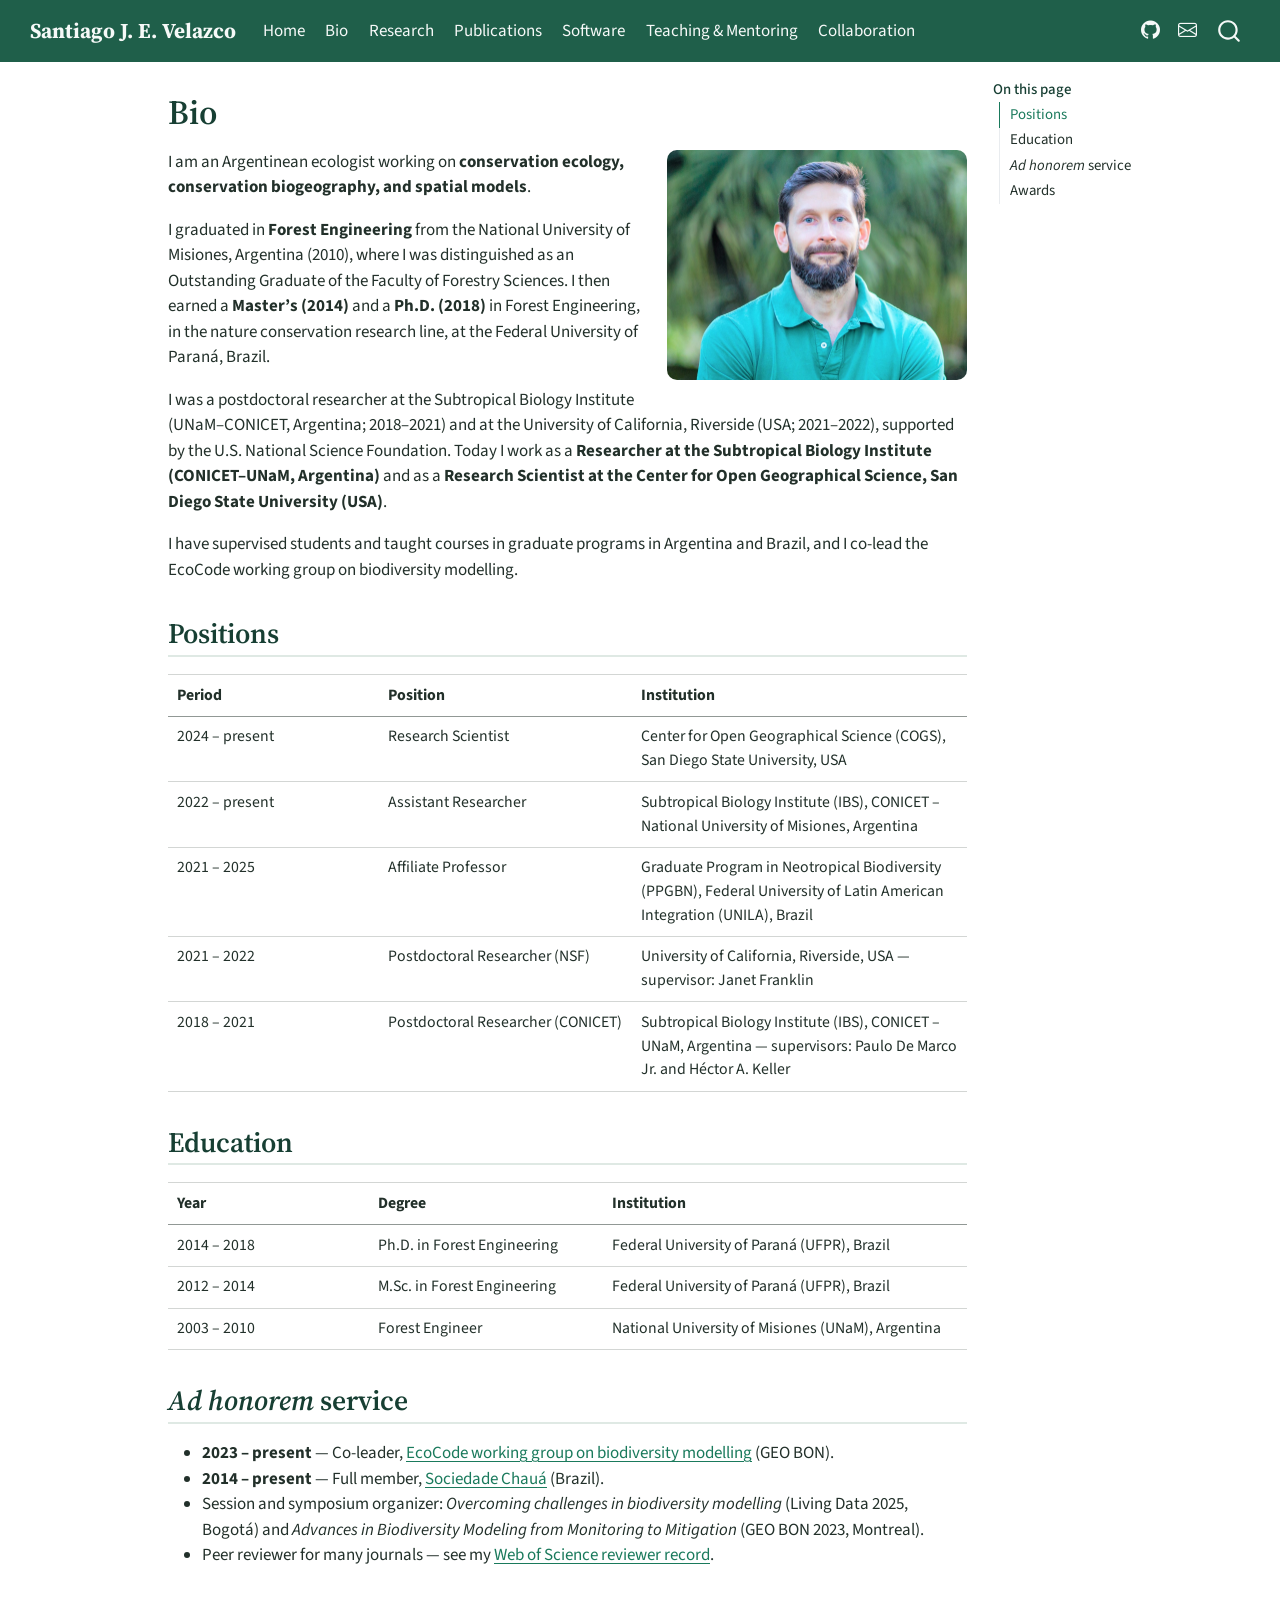
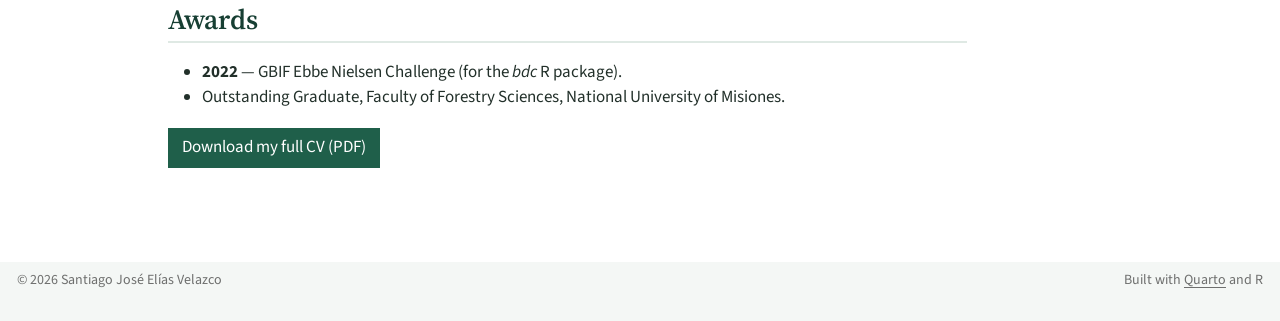
==== docs/bio.html @ a7342684 "My edits to the website" ====
<!DOCTYPE html>
<html xmlns="http://www.w3.org/1999/xhtml" lang="en" xml:lang="en"><head>

<meta charset="utf-8">
<meta name="generator" content="quarto-1.10.18">

<meta name="viewport" content="width=device-width, initial-scale=1.0, user-scalable=yes">


<title>Bio – Santiago J. E. Velazco</title>
<style>
/* Default styles provided by pandoc.
** See https://pandoc.org/MANUAL.html#variables-for-html for config info.
*/
span.smallcaps{font-variant: small-caps;}
div.columns{display: flex; gap: 1.5em;}
div.column{flex: auto;}
@media screen {
div.columns{gap: min(4vw, 1.5em);}
div.column{overflow-x: auto;}
}
div.hanging-indent{margin-left: 1.5em; text-indent: -1.5em;}
ul.task-list{list-style: none;}
ul.task-list li input[type="checkbox"] {
  width: 0.8em;
  margin: 0 0.8em 0.2em -1em; /* quarto-specific, see https://github.com/quarto-dev/quarto-cli/issues/4556 */ 
  vertical-align: middle;
}
</style>


<script src="site_libs/quarto-nav/quarto-nav.js"></script>
<script src="site_libs/quarto-nav/headroom.min.js"></script>
<script src="site_libs/clipboard/clipboard.min.js"></script>
<script src="site_libs/quarto-search/autocomplete.umd.js"></script>
<script src="site_libs/quarto-search/fuse.min.js"></script>
<script src="site_libs/quarto-search/quarto-search.js"></script>
<meta name="quarto:offset" content="./">
<link href="./images/favicon.png" rel="icon" type="image/png">
<script src="site_libs/quarto-html/quarto.js" type="module"></script>
<script src="site_libs/quarto-html/tabsets/tabsets.js" type="module"></script>
<script src="site_libs/quarto-html/popper.min.js"></script>
<script src="site_libs/quarto-html/tippy.umd.min.js"></script>
<script src="site_libs/quarto-html/anchor.min.js"></script>
<link href="site_libs/quarto-html/tippy.css" rel="stylesheet">
<link href="site_libs/quarto-html/quarto-syntax-highlighting-64a204ab8560d761af7679ceaba22944.css" rel="stylesheet" id="quarto-text-highlighting-styles">
<script src="site_libs/bootstrap/bootstrap.min.js"></script>
<link href="site_libs/bootstrap/bootstrap-icons.css" rel="stylesheet">
<link href="site_libs/bootstrap/bootstrap-7066cfd7ebdbfcd3c08b7b94eebfde58.min.css" rel="stylesheet" append-hash="true" id="quarto-bootstrap" data-mode="light">
<script id="quarto-search-options" type="application/json">{
  "location": "navbar",
  "copy-button": false,
  "collapse-after": 3,
  "panel-placement": "end",
  "type": "overlay",
  "limit": 50,
  "keyboard-shortcut": [
    "f",
    "/",
    "s"
  ],
  "show-item-context": false,
  "language": {
    "search-no-results-text": "No results",
    "search-matching-documents-text": "matching documents",
    "search-copy-link-title": "Copy link to search",
    "search-hide-matches-text": "Hide additional matches",
    "search-more-match-text": "more match in this document",
    "search-more-matches-text": "more matches in this document",
    "search-clear-button-title": "Clear",
    "search-text-placeholder": "",
    "search-detached-cancel-button-title": "Cancel",
    "search-submit-button-title": "Submit",
    "search-label": "Search"
  }
}</script>
<style>html{ scroll-behavior: smooth; }</style>


<meta property="og:title" content="Bio – Santiago J. E. Velazco">
<meta property="og:description" content="Conservation biogeography, species distribution modelling and open-source tools for biodiversity science.">
<meta property="og:image" content="https://sjevelazco.github.io/images/profile_full.jpg">
<meta property="og:site_name" content="Santiago J. E. Velazco">
</head>

<body class="nav-fixed quarto-light">

<div id="quarto-search-results"></div>
  <header id="quarto-header" class="headroom fixed-top">
    <nav class="navbar navbar-expand-lg " data-bs-theme="dark">
      <div class="navbar-container container-fluid">
      <div class="navbar-brand-container mx-auto">
    <a class="navbar-brand" href="./index.html">
    <span class="navbar-title">Santiago J. E. Velazco</span>
    </a>
  </div>
            <div id="quarto-search" class="" title="Search"></div>
          <button class="navbar-toggler" type="button" data-bs-toggle="collapse" data-bs-target="#navbarCollapse" aria-controls="navbarCollapse" role="menu" aria-expanded="false" aria-label="Toggle navigation" onclick="if (window.quartoToggleHeadroom) { window.quartoToggleHeadroom(); }">
  <span class="navbar-toggler-icon"></span>
</button>
          <div class="collapse navbar-collapse" id="navbarCollapse">
            <ul class="navbar-nav navbar-nav-scroll me-auto">
  <li class="nav-item">
    <a class="nav-link" href="./index.html"> 
<span class="menu-text">Home</span></a>
  </li>  
  <li class="nav-item">
    <a class="nav-link active" href="./bio.html" aria-current="page"> 
<span class="menu-text">Bio</span></a>
  </li>  
  <li class="nav-item">
    <a class="nav-link" href="./research.html"> 
<span class="menu-text">Research</span></a>
  </li>  
  <li class="nav-item">
    <a class="nav-link" href="./publications.html"> 
<span class="menu-text">Publications</span></a>
  </li>  
  <li class="nav-item">
    <a class="nav-link" href="./software.html"> 
<span class="menu-text">Software</span></a>
  </li>  
  <li class="nav-item">
    <a class="nav-link" href="./teaching.html"> 
<span class="menu-text">Teaching &amp; Mentoring</span></a>
  </li>  
  <li class="nav-item">
    <a class="nav-link" href="./collaboration.html"> 
<span class="menu-text">Collaboration</span></a>
  </li>  
</ul>
            <ul class="navbar-nav navbar-nav-scroll ms-auto">
  <li class="nav-item compact">
    <a class="nav-link" href="https://github.com/sjevelazco"> <i class="bi bi-github" role="img" aria-label="GitHub">
</i> 
<span class="menu-text"></span></a>
  </li>  
  <li class="nav-item compact">
    <a class="nav-link" href="mailto:sjevelazco@gmail.com"> <i class="bi bi-envelope" role="img" aria-label="Email">
</i> 
<span class="menu-text"></span></a>
  </li>  
</ul>
          </div> <!-- /navcollapse -->
            <div class="quarto-navbar-tools">
</div>
      </div> <!-- /container-fluid -->
    </nav>
</header>
<!-- content -->
<div id="quarto-content" class="quarto-container page-columns page-rows-contents page-layout-article page-navbar">
<!-- sidebar -->
<!-- margin-sidebar -->
    <div id="quarto-margin-sidebar" class="sidebar margin-sidebar">
        <nav id="TOC" role="doc-toc" class="toc-active">
    <h2 id="toc-title">On this page</h2>
   
  <ul>
  <li><a href="#positions" id="toc-positions" class="nav-link active" data-scroll-target="#positions">Positions</a></li>
  <li><a href="#education" id="toc-education" class="nav-link" data-scroll-target="#education">Education</a></li>
  <li><a href="#ad-honorem-service" id="toc-ad-honorem-service" class="nav-link" data-scroll-target="#ad-honorem-service"><em>Ad honorem</em> service</a></li>
  <li><a href="#awards" id="toc-awards" class="nav-link" data-scroll-target="#awards">Awards</a></li>
  </ul>
</nav>
    </div>
<!-- main -->
<main class="content" id="quarto-document-content">

<header id="title-block-header" class="quarto-title-block default">
<div class="quarto-title">
<h1 class="title">Bio</h1>
</div>



<div class="quarto-title-meta">

    
  
    
  </div>
  


</header>


<div class="quarto-figure quarto-figure-left">
<figure class="figure">
<p><img src="images/profile_full.jpg" class="img-fluid quarto-figure quarto-figure-left figure-img" style="float:right; margin: 0 0 1rem 1.5rem; border-radius: 10px;" width="300"></p>
</figure>
</div>
<p>I am an Argentinean ecologist working on <strong>conservation ecology, conservation biogeography, and spatial models</strong>.</p>
<p>I graduated in <strong>Forest Engineering</strong> from the National University of Misiones, Argentina (2010), where I was distinguished as an Outstanding Graduate of the Faculty of Forestry Sciences. I then earned a <strong>Master’s (2014)</strong> and a <strong>Ph.D.&nbsp;(2018)</strong> in Forest Engineering, in the nature conservation research line, at the Federal University of Paraná, Brazil.</p>
<p>I was a postdoctoral researcher at the Subtropical Biology Institute (UNaM–CONICET, Argentina; 2018–2021) and at the University of California, Riverside (USA; 2021–2022), supported by the U.S. National Science Foundation. Today I work as a <strong>Researcher at the Subtropical Biology Institute (CONICET–UNaM, Argentina)</strong> and as a <strong>Research Scientist at the Center for Open Geographical Science, San Diego State University (USA)</strong>.</p>
<p>I have supervised students and taught courses in graduate programs in Argentina and Brazil, and I co-lead the EcoCode working group on biodiversity modelling.</p>
<section id="positions" class="level2">
<h2 class="anchored" data-anchor-id="positions">Positions</h2>
<table class="caption-top table">
<colgroup>
<col style="width: 26%">
<col style="width: 31%">
<col style="width: 41%">
</colgroup>
<thead>
<tr class="header">
<th style="text-align: left;">Period</th>
<th style="text-align: left;">Position</th>
<th style="text-align: left;">Institution</th>
</tr>
</thead>
<tbody>
<tr class="odd">
<td style="text-align: left;">2024 – present</td>
<td style="text-align: left;">Research Scientist</td>
<td style="text-align: left;">Center for Open Geographical Science (COGS), San Diego State University, USA</td>
</tr>
<tr class="even">
<td style="text-align: left;">2022 – present</td>
<td style="text-align: left;">Assistant Researcher</td>
<td style="text-align: left;">Subtropical Biology Institute (IBS), CONICET – National University of Misiones, Argentina</td>
</tr>
<tr class="odd">
<td style="text-align: left;">2021 – 2025</td>
<td style="text-align: left;">Affiliate Professor</td>
<td style="text-align: left;">Graduate Program in Neotropical Biodiversity (PPGBN), Federal University of Latin American Integration (UNILA), Brazil</td>
</tr>
<tr class="even">
<td style="text-align: left;">2021 – 2022</td>
<td style="text-align: left;">Postdoctoral Researcher (NSF)</td>
<td style="text-align: left;">University of California, Riverside, USA — supervisor: Janet Franklin</td>
</tr>
<tr class="odd">
<td style="text-align: left;">2018 – 2021</td>
<td style="text-align: left;">Postdoctoral Researcher (CONICET)</td>
<td style="text-align: left;">Subtropical Biology Institute (IBS), CONICET – UNaM, Argentina — supervisors: Paulo De Marco Jr.&nbsp;and Héctor A. Keller</td>
</tr>
</tbody>
</table>
</section>
<section id="education" class="level2">
<h2 class="anchored" data-anchor-id="education">Education</h2>
<table class="caption-top table">
<colgroup>
<col style="width: 25%">
<col style="width: 29%">
<col style="width: 45%">
</colgroup>
<thead>
<tr class="header">
<th style="text-align: left;">Year</th>
<th style="text-align: left;">Degree</th>
<th style="text-align: left;">Institution</th>
</tr>
</thead>
<tbody>
<tr class="odd">
<td style="text-align: left;">2014 – 2018</td>
<td style="text-align: left;">Ph.D.&nbsp;in Forest Engineering</td>
<td style="text-align: left;">Federal University of Paraná (UFPR), Brazil</td>
</tr>
<tr class="even">
<td style="text-align: left;">2012 – 2014</td>
<td style="text-align: left;">M.Sc. in Forest Engineering</td>
<td style="text-align: left;">Federal University of Paraná (UFPR), Brazil</td>
</tr>
<tr class="odd">
<td style="text-align: left;">2003 – 2010</td>
<td style="text-align: left;">Forest Engineer</td>
<td style="text-align: left;">National University of Misiones (UNaM), Argentina</td>
</tr>
</tbody>
</table>
</section>
<section id="ad-honorem-service" class="level2">
<h2 class="anchored" data-anchor-id="ad-honorem-service"><em>Ad honorem</em> service</h2>
<ul>
<li><strong>2023 – present</strong> — Co-leader, <a href="https://geobon.org/ecocode-modelling-life-on-earth/">EcoCode working group on biodiversity modelling</a> (GEO BON).</li>
<li><strong>2014 – present</strong> — Full member, <a href="https://www.sociedadechaua.org/en/quem-somos">Sociedade Chauá</a> (Brazil).</li>
<li>Session and symposium organizer: <em>Overcoming challenges in biodiversity modelling</em> (Living Data 2025, Bogotá) and <em>Advances in Biodiversity Modeling from Monitoring to Mitigation</em> (GEO BON 2023, Montreal).</li>
<li>Peer reviewer for many journals — see my <a href="https://www.webofscience.com/wos/author/record/1938011">Web of Science reviewer record</a>.</li>
</ul>
</section>
<section id="awards" class="level2">
<h2 class="anchored" data-anchor-id="awards">Awards</h2>
<ul>
<li><strong>2022</strong> — GBIF Ebbe Nielsen Challenge (for the <em>bdc</em> R package).</li>
<li>Outstanding Graduate, Faculty of Forestry Sciences, National University of Misiones.</li>
</ul>
<p><a href="files/CV_Velazco_Santiago.pdf" class="btn btn-primary">Download my full CV (PDF)</a></p>


</section>

</main> <!-- /main -->
<script id="quarto-html-after-body" type="application/javascript">
  window.document.addEventListener("DOMContentLoaded", function (event) {
    const icon = "";
    const anchorJS = new window.AnchorJS();
    anchorJS.options = {
      placement: 'right',
      icon: icon
    };
    anchorJS.add('.anchored');
    const isCodeAnnotation = (el) => {
      for (const clz of el.classList) {
        if (clz.startsWith('code-annotation-')) {                     
          return true;
        }
      }
      return false;
    }
    const onCopySuccess = function(e) {
      // button target
      const button = e.trigger;
      // don't keep focus
      button.blur();
      // flash "checked"
      button.classList.add('code-copy-button-checked');
      var currentTitle = button.getAttribute("title");
      button.setAttribute("title", "Copied!");
      let tooltip;
      if (window.bootstrap) {
        button.setAttribute("data-bs-toggle", "tooltip");
        button.setAttribute("data-bs-placement", "left");
        button.setAttribute("data-bs-title", "Copied!");
        tooltip = new bootstrap.Tooltip(button, 
          { trigger: "manual", 
            customClass: "code-copy-button-tooltip",
            offset: [0, -8]});
        tooltip.show();    
      }
      setTimeout(function() {
        if (tooltip) {
          tooltip.hide();
          button.removeAttribute("data-bs-title");
          button.removeAttribute("data-bs-toggle");
          button.removeAttribute("data-bs-placement");
        }
        button.setAttribute("title", currentTitle);
        button.classList.remove('code-copy-button-checked');
      }, 1000);
      // clear code selection
      e.clearSelection();
    }
    const getTextToCopy = function(trigger) {
      const outerScaffold = trigger.parentElement.cloneNode(true);
      const codeEl = outerScaffold.querySelector('code');
      for (const childEl of codeEl.children) {
        if (isCodeAnnotation(childEl)) {
          childEl.remove();
        }
      }
      return codeEl.innerText;
    }
    const clipboard = new window.ClipboardJS('.code-copy-button:not([data-in-quarto-modal])', {
      text: getTextToCopy
    });
    clipboard.on('success', onCopySuccess);
    if (window.document.getElementById('quarto-embedded-source-code-modal')) {
      const clipboardModal = new window.ClipboardJS('.code-copy-button[data-in-quarto-modal]', {
        text: getTextToCopy,
        container: window.document.getElementById('quarto-embedded-source-code-modal')
      });
      clipboardModal.on('success', onCopySuccess);
    }
      var localhostRegex = new RegExp(/^(?:http|https):\/\/localhost\:?[0-9]*\//);
      var mailtoRegex = new RegExp(/^mailto:/);
        var filterRegex = new RegExp("https:\/\/sjevelazco\.github\.io");
      var isInternal = (href) => {
          return filterRegex.test(href) || localhostRegex.test(href) || mailtoRegex.test(href);
      }
      // Inspect non-navigation links and adorn them if external
     var links = window.document.querySelectorAll('a[href]:not(.nav-link):not(.navbar-brand):not(.toc-action):not(.sidebar-link):not(.sidebar-item-toggle):not(.pagination-link):not(.no-external):not([aria-hidden]):not(.dropdown-item):not(.quarto-navigation-tool):not(.about-link)');
      for (var i=0; i<links.length; i++) {
        const link = links[i];
        if (!isInternal(link.href)) {
          // undo the damage that might have been done by quarto-nav.js in the case of
          // links that we want to consider external
          if (link.dataset.originalHref !== undefined) {
            link.href = link.dataset.originalHref;
          }
            // target, if specified
            link.setAttribute("target", "_blank");
            if (link.getAttribute("rel") === null) {
              link.setAttribute("rel", "noopener");
            }
        }
      }
    function tippyHover(el, contentFn, onTriggerFn, onUntriggerFn) {
      const config = {
        allowHTML: true,
        maxWidth: 500,
        delay: 100,
        arrow: false,
        appendTo: function(el) {
            return el.parentElement;
        },
        interactive: true,
        interactiveBorder: 10,
        theme: 'quarto',
        placement: 'bottom-start',
      };
      if (contentFn) {
        config.content = contentFn;
      }
      if (onTriggerFn) {
        config.onTrigger = onTriggerFn;
      }
      if (onUntriggerFn) {
        config.onUntrigger = onUntriggerFn;
      }
      window.tippy(el, config); 
    }
    const noterefs = window.document.querySelectorAll('a[role="doc-noteref"]');
    for (var i=0; i<noterefs.length; i++) {
      const ref = noterefs[i];
      tippyHover(ref, function() {
        // use id or data attribute instead here
        let href = ref.getAttribute('data-footnote-href') || ref.getAttribute('href');
        try { href = new URL(href).hash; } catch {}
        const id = href.replace(/^#\/?/, "");
        const note = window.document.getElementById(id);
        if (note) {
          return note.innerHTML;
        } else {
          return "";
        }
      });
    }
    const xrefs = window.document.querySelectorAll('a.quarto-xref');
    const processXRef = (id, note) => {
      // Strip column container classes
      const stripColumnClz = (el) => {
        el.classList.remove("page-full", "page-columns");
        if (el.children) {
          for (const child of el.children) {
            stripColumnClz(child);
          }
        }
      }
      stripColumnClz(note)
      if (id === null || id.startsWith('sec-')) {
        // Special case sections, only their first couple elements
        const container = document.createElement("div");
        if (note.children && note.children.length > 2) {
          container.appendChild(note.children[0].cloneNode(true));
          for (let i = 1; i < note.children.length; i++) {
            const child = note.children[i];
            if (child.tagName === "P" && child.innerText === "") {
              continue;
            } else {
              container.appendChild(child.cloneNode(true));
              break;
            }
          }
          if (window.Quarto?.typesetMath) {
            window.Quarto.typesetMath(container);
          }
          return container.innerHTML
        } else {
          if (window.Quarto?.typesetMath) {
            window.Quarto.typesetMath(note);
          }
          return note.innerHTML;
        }
      } else {
        // Remove any anchor links if they are present
        const anchorLink = note.querySelector('a.anchorjs-link');
        if (anchorLink) {
          anchorLink.remove();
        }
        if (window.Quarto?.typesetMath) {
          window.Quarto.typesetMath(note);
        }
        if (note.classList.contains("callout")) {
          return note.outerHTML;
        } else {
          return note.innerHTML;
        }
      }
    }
    for (var i=0; i<xrefs.length; i++) {
      const xref = xrefs[i];
      tippyHover(xref, undefined, function(instance) {
        instance.disable();
        let url = xref.getAttribute('href');
        let hash = undefined; 
        if (url.startsWith('#')) {
          hash = url;
        } else {
          try { hash = new URL(url).hash; } catch {}
        }
        if (hash) {
          const id = hash.replace(/^#\/?/, "");
          const note = window.document.getElementById(id);
          if (note !== null) {
            try {
              const html = processXRef(id, note.cloneNode(true));
              instance.setContent(html);
            } finally {
              instance.enable();
              instance.show();
            }
          } else {
            // See if we can fetch this
            fetch(url.split('#')[0])
            .then(res => res.text())
            .then(html => {
              const parser = new DOMParser();
              const htmlDoc = parser.parseFromString(html, "text/html");
              const note = htmlDoc.getElementById(id);
              if (note !== null) {
                const html = processXRef(id, note);
                instance.setContent(html);
              } 
            }).finally(() => {
              instance.enable();
              instance.show();
            });
          }
        } else {
          // See if we can fetch a full url (with no hash to target)
          // This is a special case and we should probably do some content thinning / targeting
          fetch(url)
          .then(res => res.text())
          .then(html => {
            const parser = new DOMParser();
            const htmlDoc = parser.parseFromString(html, "text/html");
            const note = htmlDoc.querySelector('main.content');
            if (note !== null) {
              // This should only happen for chapter cross references
              // (since there is no id in the URL)
              // remove the first header
              if (note.children.length > 0 && note.children[0].tagName === "HEADER") {
                note.children[0].remove();
              }
              const html = processXRef(null, note);
              instance.setContent(html);
            } 
          }).finally(() => {
            instance.enable();
            instance.show();
          });
        }
      }, function(instance) {
      });
    }
        let selectedAnnoteEl;
        const selectorForAnnotation = ( cell, annotation) => {
          let cellAttr = 'data-code-cell="' + cell + '"';
          let lineAttr = 'data-code-annotation="' +  annotation + '"';
          const selector = 'span[' + cellAttr + '][' + lineAttr + ']';
          return selector;
        }
        const selectCodeLines = (annoteEl) => {
          const doc = window.document;
          const targetCell = annoteEl.getAttribute("data-target-cell");
          const targetAnnotation = annoteEl.getAttribute("data-target-annotation");
          const annoteSpan = window.document.querySelector(selectorForAnnotation(targetCell, targetAnnotation));
          const lines = annoteSpan.getAttribute("data-code-lines").split(",");
          const lineIds = lines.map((line) => {
            return targetCell + "-" + line;
          })
          let top = null;
          let height = null;
          let parent = null;
          if (lineIds.length > 0) {
              //compute the position of the single el (top and bottom and make a div)
              const el = window.document.getElementById(lineIds[0]);
              top = el.offsetTop;
              height = el.offsetHeight;
              parent = el.parentElement.parentElement;
            if (lineIds.length > 1) {
              const lastEl = window.document.getElementById(lineIds[lineIds.length - 1]);
              const bottom = lastEl.offsetTop + lastEl.offsetHeight;
              height = bottom - top;
            }
            if (top !== null && height !== null && parent !== null) {
              // cook up a div (if necessary) and position it 
              let div = window.document.getElementById("code-annotation-line-highlight");
              if (div === null) {
                div = window.document.createElement("div");
                div.setAttribute("id", "code-annotation-line-highlight");
                div.style.position = 'absolute';
                parent.appendChild(div);
              }
              div.style.top = top - 2 + "px";
              div.style.height = height + 4 + "px";
              div.style.left = 0;
              let gutterDiv = window.document.getElementById("code-annotation-line-highlight-gutter");
              if (gutterDiv === null) {
                gutterDiv = window.document.createElement("div");
                gutterDiv.setAttribute("id", "code-annotation-line-highlight-gutter");
                gutterDiv.style.position = 'absolute';
                const codeCell = window.document.getElementById(targetCell);
                const gutter = codeCell.querySelector('.code-annotation-gutter');
                gutter.appendChild(gutterDiv);
              }
              gutterDiv.style.top = top - 2 + "px";
              gutterDiv.style.height = height + 4 + "px";
            }
            selectedAnnoteEl = annoteEl;
          }
        };
        const unselectCodeLines = () => {
          const elementsIds = ["code-annotation-line-highlight", "code-annotation-line-highlight-gutter"];
          elementsIds.forEach((elId) => {
            const div = window.document.getElementById(elId);
            if (div) {
              div.remove();
            }
          });
          selectedAnnoteEl = undefined;
        };
          // Handle positioning of the toggle
      window.addEventListener(
        "resize",
        throttle(() => {
          elRect = undefined;
          if (selectedAnnoteEl) {
            selectCodeLines(selectedAnnoteEl);
          }
        }, 10)
      );
      function throttle(fn, ms) {
      let throttle = false;
      let timer;
        return (...args) => {
          if(!throttle) { // first call gets through
              fn.apply(this, args);
              throttle = true;
          } else { // all the others get throttled
              if(timer) clearTimeout(timer); // cancel #2
              timer = setTimeout(() => {
                fn.apply(this, args);
                timer = throttle = false;
              }, ms);
          }
        };
      }
        // Attach click handler to the DT
        const annoteDls = window.document.querySelectorAll('dt[data-target-cell]');
        for (const annoteDlNode of annoteDls) {
          annoteDlNode.addEventListener('click', (event) => {
            const clickedEl = event.target;
            if (clickedEl !== selectedAnnoteEl) {
              unselectCodeLines();
              const activeEl = window.document.querySelector('dt[data-target-cell].code-annotation-active');
              if (activeEl) {
                activeEl.classList.remove('code-annotation-active');
              }
              selectCodeLines(clickedEl);
              clickedEl.classList.add('code-annotation-active');
            } else {
              // Unselect the line
              unselectCodeLines();
              clickedEl.classList.remove('code-annotation-active');
            }
          });
        }
    const findCites = (el) => {
      const parentEl = el.parentElement;
      if (parentEl) {
        const cites = parentEl.dataset.cites;
        if (cites) {
          return {
            el,
            cites: cites.split(' ')
          };
        } else {
          return findCites(el.parentElement)
        }
      } else {
        return undefined;
      }
    };
    var bibliorefs = window.document.querySelectorAll('a[role="doc-biblioref"]');
    for (var i=0; i<bibliorefs.length; i++) {
      const ref = bibliorefs[i];
      const citeInfo = findCites(ref);
      if (citeInfo) {
        tippyHover(citeInfo.el, function() {
          var popup = window.document.createElement('div');
          citeInfo.cites.forEach(function(cite) {
            var citeDiv = window.document.createElement('div');
            citeDiv.classList.add('hanging-indent');
            citeDiv.classList.add('csl-entry');
            var biblioDiv = window.document.getElementById('ref-' + cite);
            if (biblioDiv) {
              citeDiv.innerHTML = biblioDiv.innerHTML;
            }
            popup.appendChild(citeDiv);
          });
          return popup.innerHTML;
        });
      }
    }
  });
  </script>
</div> <!-- /content -->
<footer class="footer">
  <div class="nav-footer">
    <div class="nav-footer-left">
<p>© 2026 Santiago José Elías Velazco</p>
</div>   
    <div class="nav-footer-center">
      &nbsp;
    </div>
    <div class="nav-footer-right">
<p>Built with <a href="https://quarto.org">Quarto</a> and R</p>
</div>
  </div>
</footer>




<script src="site_libs/quarto-html/zenscroll-min.js"></script>
</body></html>
---- docs/site_libs/quarto-html/tippy.css ----
.tippy-box[data-animation=fade][data-state=hidden]{opacity:0}[data-tippy-root]{max-width:calc(100vw - 10px)}.tippy-box{position:relative;background-color:#333;color:#fff;border-radius:4px;font-size:14px;line-height:1.4;white-space:normal;outline:0;transition-property:transform,visibility,opacity}.tippy-box[data-placement^=top]>.tippy-arrow{bottom:0}.tippy-box[data-placement^=top]>.tippy-arrow:before{bottom:-7px;left:0;border-width:8px 8px 0;border-top-color:initial;transform-origin:center top}.tippy-box[data-placement^=bottom]>.tippy-arrow{top:0}.tippy-box[data-placement^=bottom]>.tippy-arrow:before{top:-7px;left:0;border-width:0 8px 8px;border-bottom-color:initial;transform-origin:center bottom}.tippy-box[data-placement^=left]>.tippy-arrow{right:0}.tippy-box[data-placement^=left]>.tippy-arrow:before{border-width:8px 0 8px 8px;border-left-color:initial;right:-7px;transform-origin:center left}.tippy-box[data-placement^=right]>.tippy-arrow{left:0}.tippy-box[data-placement^=right]>.tippy-arrow:before{left:-7px;border-width:8px 8px 8px 0;border-right-color:initial;transform-origin:center right}.tippy-box[data-inertia][data-state=visible]{transition-timing-function:cubic-bezier(.54,1.5,.38,1.11)}.tippy-arrow{width:16px;height:16px;color:#333}.tippy-arrow:before{content:"";position:absolute;border-color:transparent;border-style:solid}.tippy-content{position:relative;padding:5px 9px;z-index:1}
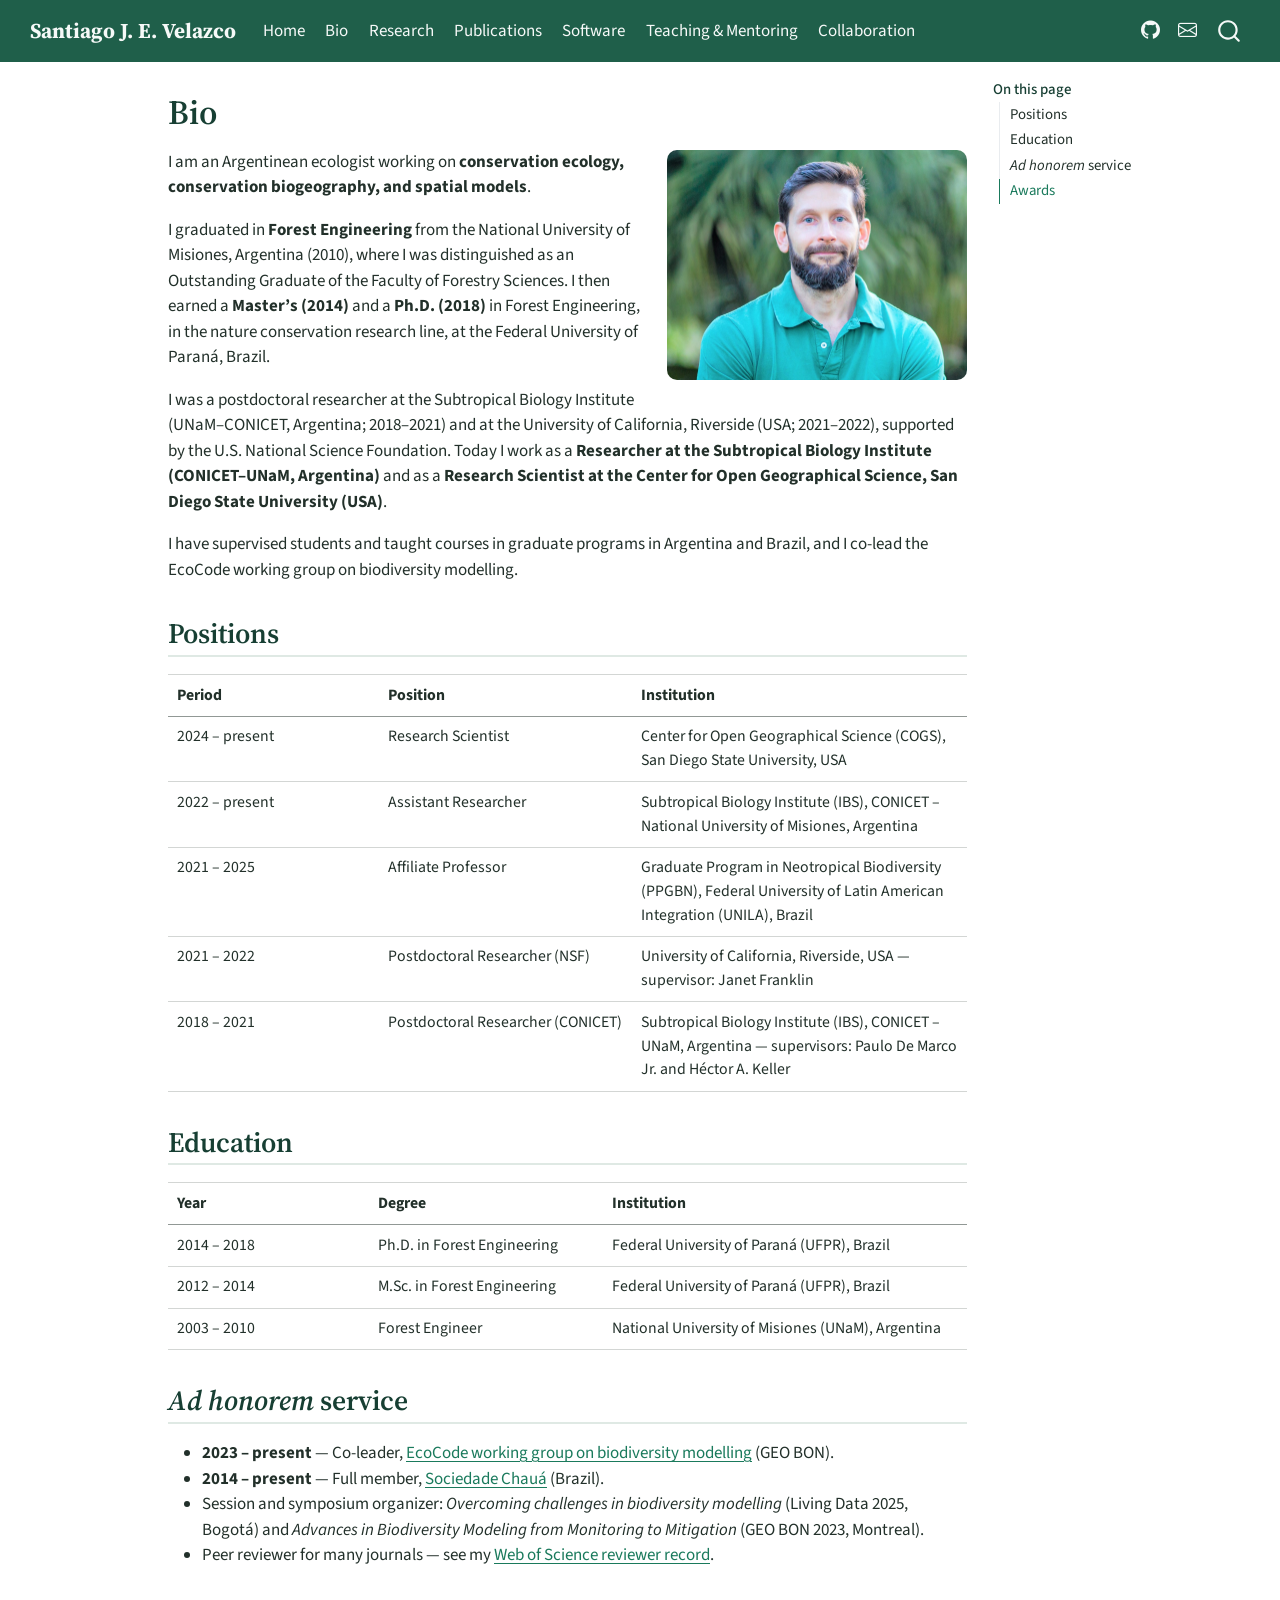
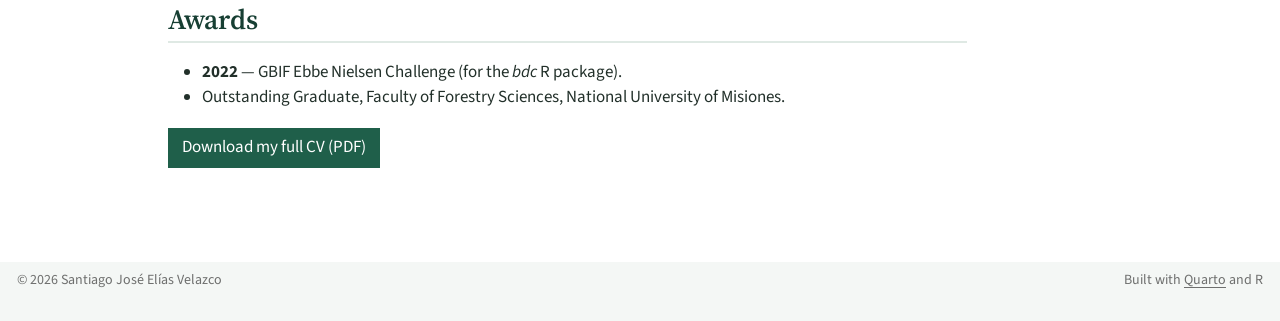
==== commit d9e0a310: "min changes" ====
--- a/docs/bio.html
+++ b/docs/bio.html
@@ -2,7 +2,7 @@
 <html xmlns="http://www.w3.org/1999/xhtml" lang="en" xml:lang="en"><head>
 
 <meta charset="utf-8">
-<meta name="generator" content="quarto-1.10.18">
+<meta name="generator" content="quarto-1.11.9">
 
 <meta name="viewport" content="width=device-width, initial-scale=1.0, user-scalable=yes">
 
@@ -39,14 +39,15 @@
 <link href="./images/favicon.png" rel="icon" type="image/png">
 <script src="site_libs/quarto-html/quarto.js" type="module"></script>
 <script src="site_libs/quarto-html/tabsets/tabsets.js" type="module"></script>
+<script src="site_libs/quarto-html/scrollable-regions/scrollable-regions.js" type="module"></script>
 <script src="site_libs/quarto-html/popper.min.js"></script>
 <script src="site_libs/quarto-html/tippy.umd.min.js"></script>
 <script src="site_libs/quarto-html/anchor.min.js"></script>
 <link href="site_libs/quarto-html/tippy.css" rel="stylesheet">
-<link href="site_libs/quarto-html/quarto-syntax-highlighting-64a204ab8560d761af7679ceaba22944.css" rel="stylesheet" id="quarto-text-highlighting-styles">
+<link href="site_libs/quarto-html/quarto-syntax-highlighting-63b5708e65d6cd79cd7618c58d0c21e7.css" rel="stylesheet" id="quarto-text-highlighting-styles">
 <script src="site_libs/bootstrap/bootstrap.min.js"></script>
 <link href="site_libs/bootstrap/bootstrap-icons.css" rel="stylesheet">
-<link href="site_libs/bootstrap/bootstrap-7066cfd7ebdbfcd3c08b7b94eebfde58.min.css" rel="stylesheet" append-hash="true" id="quarto-bootstrap" data-mode="light">
+<link href="site_libs/bootstrap/bootstrap-2684b23f09337ae67a759116505e3ada.min.css" rel="stylesheet" append-hash="true" id="quarto-bootstrap" data-mode="light">
 <script id="quarto-search-options" type="application/json">{
   "location": "navbar",
   "copy-button": false,
@@ -81,21 +82,22 @@
 <meta property="og:description" content="Conservation biogeography, species distribution modelling and open-source tools for biodiversity science.">
 <meta property="og:image" content="https://sjevelazco.github.io/images/profile_full.jpg">
 <meta property="og:site_name" content="Santiago J. E. Velazco">
+<meta property="og:image:height" content="921">
+<meta property="og:image:width" content="1200">
 </head>
 
-<body class="nav-fixed quarto-light">
+<body class="nav-fixed quarto-light"><a id="quarto-skip-link" class="visually-hidden-focusable" href="#quarto-document-content">Skip to main content</a>
 
 <div id="quarto-search-results"></div>
   <header id="quarto-header" class="headroom fixed-top">
-    <nav class="navbar navbar-expand-lg " data-bs-theme="dark">
+    <nav class="navbar navbar-expand-lg " data-bs-theme="dark" aria-label="Site">
       <div class="navbar-container container-fluid">
       <div class="navbar-brand-container mx-auto">
     <a class="navbar-brand" href="./index.html">
     <span class="navbar-title">Santiago J. E. Velazco</span>
     </a>
   </div>
-            <div id="quarto-search" class="" title="Search"></div>
-          <button class="navbar-toggler" type="button" data-bs-toggle="collapse" data-bs-target="#navbarCollapse" aria-controls="navbarCollapse" role="menu" aria-expanded="false" aria-label="Toggle navigation" onclick="if (window.quartoToggleHeadroom) { window.quartoToggleHeadroom(); }">
+          <button class="navbar-toggler" type="button" data-bs-toggle="collapse" data-bs-target="#navbarCollapse" aria-controls="navbarCollapse" aria-expanded="false" aria-label="Toggle navigation" onclick="if (window.quartoToggleHeadroom) { window.quartoToggleHeadroom(); }">
   <span class="navbar-toggler-icon"></span>
 </button>
           <div class="collapse navbar-collapse" id="navbarCollapse">
@@ -144,6 +146,7 @@
           </div> <!-- /navcollapse -->
             <div class="quarto-navbar-tools">
 </div>
+            <div id="quarto-search" class="" title="Search"></div>
       </div> <!-- /container-fluid -->
     </nav>
 </header>
@@ -152,7 +155,7 @@
 <!-- sidebar -->
 <!-- margin-sidebar -->
     <div id="quarto-margin-sidebar" class="sidebar margin-sidebar">
-        <nav id="TOC" role="doc-toc" class="toc-active">
+        <nav id="TOC" role="doc-toc" aria-labelledby="toc-title" class="toc-active">
     <h2 id="toc-title">On this page</h2>
    
   <ul>
@@ -164,7 +167,7 @@
 </nav>
     </div>
 <!-- main -->
-<main class="content" id="quarto-document-content">
+<main class="content" id="quarto-document-content" tabindex="-1">
 
 <header id="title-block-header" class="quarto-title-block default">
 <div class="quarto-title">
@@ -367,11 +370,30 @@
       var localhostRegex = new RegExp(/^(?:http|https):\/\/localhost\:?[0-9]*\//);
       var mailtoRegex = new RegExp(/^mailto:/);
         var filterRegex = new RegExp("https:\/\/sjevelazco\.github\.io");
+      const newWindowLabel = "(opens in a new tab)";
+      const newWindowNoteId = "quarto-ext-newwindow-label";
+      // Links reference one hidden label through aria-describedby, so the
+      // announcement never changes their accessible name.
+      var describeNewWindow = (link) => {
+        if (!window.document.getElementById(newWindowNoteId)) {
+          var newWindowNote = window.document.createElement("span");
+          newWindowNote.id = newWindowNoteId;
+          newWindowNote.hidden = true;
+          newWindowNote.textContent = newWindowLabel;
+          window.document.body.appendChild(newWindowNote);
+        }
+        var describedBy = (link.getAttribute("aria-describedby") || "").split(/\s+/).filter(Boolean);
+        if (!describedBy.includes(newWindowNoteId)) {
+          describedBy.push(newWindowNoteId);
+          link.setAttribute("aria-describedby", describedBy.join(" "));
+        }
+      }
       var isInternal = (href) => {
           return filterRegex.test(href) || localhostRegex.test(href) || mailtoRegex.test(href);
       }
       // Inspect non-navigation links and adorn them if external
-     var links = window.document.querySelectorAll('a[href]:not(.nav-link):not(.navbar-brand):not(.toc-action):not(.sidebar-link):not(.sidebar-item-toggle):not(.pagination-link):not(.no-external):not([aria-hidden]):not(.dropdown-item):not(.quarto-navigation-tool):not(.about-link)');
+      window.quartoDecorateExternalLinks = function (root) {
+     var links = (root || window.document).querySelectorAll('a[href]:not(.nav-link):not(.navbar-brand):not(.toc-action):not(.sidebar-link):not(.sidebar-item-toggle):not(.pagination-link):not(.no-external):not([aria-hidden]):not(.dropdown-item):not(.quarto-navigation-tool):not(.about-link)');
       for (var i=0; i<links.length; i++) {
         const link = links[i];
         if (!isInternal(link.href)) {
@@ -385,8 +407,70 @@
             if (link.getAttribute("rel") === null) {
               link.setAttribute("rel", "noopener");
             }
-        }
-      }
+            describeNewWindow(link);
+          if (!link.classList.contains('no-external-icon')) {
+          }
+        }
+      }
+      };
+      window.quartoDecorateExternalLinks(window.document);
+    // Esc closes the popup (WCAG 1.4.13) and focus leaving both trigger and
+    // popup closes it (WCAG 2.4.11); tippy handles neither for interactive popups.
+    const hideOnEscAndFocusOut = {
+      name: 'hideOnEscAndFocusOut',
+      defaultValue: true,
+      fn(instance) {
+        const dismiss = () => {
+          // A show scheduled by the trigger delay would otherwise reopen it
+          instance.clearDelayTimeouts();
+          instance.hide();
+        };
+        const onKeyDown = (event) => {
+          if (event.key !== 'Escape') {
+            return;
+          }
+          // Keep Esc from also reaching page handlers (e.g. reveal.js overview),
+          // except an open reveal.js slide menu, which Esc should close too.
+          // The menu handles keys only when its keyboard option is on.
+          const menuHandlesEsc = window.Reveal?.getPlugin?.('menu')?.isOpen() &&
+            window.Reveal.getConfig().menu?.keyboard !== false;
+          if (!menuHandlesEsc) {
+            event.stopPropagation();
+          }
+          if (instance.popper.contains(window.document.activeElement)) {
+            // Disabled while refocusing so the focus trigger does not reopen it
+            instance.disable();
+            instance.reference.focus();
+            instance.enable();
+          }
+          dismiss();
+        };
+        const onFocusOut = (event) => {
+          const target = event.relatedTarget;
+          if (target && !instance.reference.contains(target) &&
+              !instance.popper.contains(target)) {
+            dismiss();
+          }
+        };
+        // On the trigger too: a click trigger (code-annotations: select) has no
+        // blur handling. Attached for the instance's lifetime so leaving the
+        // trigger also cancels a show still pending on the trigger delay.
+        instance.reference.addEventListener('focusout', onFocusOut);
+        return {
+          onShow() {
+            window.document.addEventListener('keydown', onKeyDown, true);
+            instance.popper.addEventListener('focusout', onFocusOut);
+          },
+          onHide() {
+            window.document.removeEventListener('keydown', onKeyDown, true);
+            instance.popper.removeEventListener('focusout', onFocusOut);
+          },
+          onDestroy() {
+            instance.reference.removeEventListener('focusout', onFocusOut);
+          },
+        };
+      },
+    };
     function tippyHover(el, contentFn, onTriggerFn, onUntriggerFn) {
       const config = {
         allowHTML: true,
@@ -400,6 +484,7 @@
         interactiveBorder: 10,
         theme: 'quarto',
         placement: 'bottom-start',
+        plugins: [hideOnEscAndFocusOut],
       };
       if (contentFn) {
         config.content = contentFn;
@@ -562,44 +647,54 @@
           const lineIds = lines.map((line) => {
             return targetCell + "-" + line;
           })
-          let top = null;
-          let height = null;
-          let parent = null;
+          // Each band is positioned against its own containing block, which is
+          // not the offsetParent of the lines, so place it from client rects.
+          const placeBand = (band, firstEl, lastEl, codeBlock) => {
+            const container = band.offsetParent;
+            if (container === null) {
+              return;
+            }
+            const containerRect = container.getBoundingClientRect();
+            // Reveal.js scales slides with a transform, so convert client
+            // pixels back to the CSS pixels of the container.
+            const scale = containerRect.height / container.offsetHeight || 1;
+            const firstRect = firstEl.getBoundingClientRect();
+            const lastRect = lastEl.getBoundingClientRect();
+            const top = (firstRect.top - containerRect.top) / scale - container.clientTop + container.scrollTop;
+            const height = (lastRect.bottom - firstRect.top) / scale;
+            band.style.top = top - 2 + "px";
+            band.style.height = height + 4 + "px";
+            if (codeBlock) {
+              // Without the copy button wrapper, the containing block is wider
+              // than the code block, so span the code block explicitly.
+              const blockRect = codeBlock.getBoundingClientRect();
+              band.style.left = (blockRect.left - containerRect.left) / scale - container.clientLeft + container.scrollLeft + "px";
+              band.style.width = blockRect.width / scale + "px";
+            }
+          };
           if (lineIds.length > 0) {
-              //compute the position of the single el (top and bottom and make a div)
-              const el = window.document.getElementById(lineIds[0]);
-              top = el.offsetTop;
-              height = el.offsetHeight;
-              parent = el.parentElement.parentElement;
-            if (lineIds.length > 1) {
-              const lastEl = window.document.getElementById(lineIds[lineIds.length - 1]);
-              const bottom = lastEl.offsetTop + lastEl.offsetHeight;
-              height = bottom - top;
-            }
-            if (top !== null && height !== null && parent !== null) {
-              // cook up a div (if necessary) and position it 
-              let div = window.document.getElementById("code-annotation-line-highlight");
-              if (div === null) {
-                div = window.document.createElement("div");
-                div.setAttribute("id", "code-annotation-line-highlight");
-                div.style.position = 'absolute';
-                parent.appendChild(div);
-              }
-              div.style.top = top - 2 + "px";
-              div.style.height = height + 4 + "px";
-              div.style.left = 0;
-              let gutterDiv = window.document.getElementById("code-annotation-line-highlight-gutter");
-              if (gutterDiv === null) {
-                gutterDiv = window.document.createElement("div");
-                gutterDiv.setAttribute("id", "code-annotation-line-highlight-gutter");
-                gutterDiv.style.position = 'absolute';
-                const codeCell = window.document.getElementById(targetCell);
-                const gutter = codeCell.querySelector('.code-annotation-gutter');
-                gutter.appendChild(gutterDiv);
-              }
-              gutterDiv.style.top = top - 2 + "px";
-              gutterDiv.style.height = height + 4 + "px";
-            }
+            const el = window.document.getElementById(lineIds[0]);
+            const lastEl = window.document.getElementById(lineIds[lineIds.length - 1]);
+            const parent = el.parentElement.parentElement;
+            // cook up a div (if necessary) and position it
+            let div = window.document.getElementById("code-annotation-line-highlight");
+            if (div === null) {
+              div = window.document.createElement("div");
+              div.setAttribute("id", "code-annotation-line-highlight");
+              div.style.position = 'absolute';
+              parent.appendChild(div);
+            }
+            placeBand(div, el, lastEl, parent.closest("div.sourceCode") || parent);
+            let gutterDiv = window.document.getElementById("code-annotation-line-highlight-gutter");
+            if (gutterDiv === null) {
+              gutterDiv = window.document.createElement("div");
+              gutterDiv.setAttribute("id", "code-annotation-line-highlight-gutter");
+              gutterDiv.style.position = 'absolute';
+              const codeCell = window.document.getElementById(targetCell);
+              const gutter = codeCell.querySelector('.code-annotation-gutter');
+              gutter.appendChild(gutterDiv);
+            }
+            placeBand(gutterDiv, el, lastEl);
             selectedAnnoteEl = annoteEl;
           }
         };
@@ -698,6 +793,9 @@
     }
   });
   </script>
+  <script type="application/javascript">
+  window.quartoScrollableRegionsLabels = {"code":"Scrollable code","output":"Scrollable output"};
+  </script>
 </div> <!-- /content -->
 <footer class="footer">
   <div class="nav-footer">
--- a/docs/site_libs/quarto-html/quarto-syntax-highlighting-63b5708e65d6cd79cd7618c58d0c21e7.css
+++ b/docs/site_libs/quarto-html/quarto-syntax-highlighting-63b5708e65d6cd79cd7618c58d0c21e7.css
@@ -0,0 +1,236 @@
+/* quarto syntax highlight colors */
+:root {
+  --quarto-hl-ot-color: #003B4F;
+  --quarto-hl-at-color: #657422;
+  --quarto-hl-ss-color: #20794D;
+  --quarto-hl-an-color: #5E5E5E;
+  --quarto-hl-fu-color: #4758AB;
+  --quarto-hl-st-color: #20794D;
+  --quarto-hl-cf-color: #003B4F;
+  --quarto-hl-op-color: #5E5E5E;
+  --quarto-hl-er-color: #AD0000;
+  --quarto-hl-bn-color: #AD0000;
+  --quarto-hl-al-color: #AD0000;
+  --quarto-hl-va-color: #111111;
+  --quarto-hl-bu-color: inherit;
+  --quarto-hl-ex-color: inherit;
+  --quarto-hl-pp-color: #AD0000;
+  --quarto-hl-in-color: #5E5E5E;
+  --quarto-hl-vs-color: #20794D;
+  --quarto-hl-wa-color: #5E5E5E;
+  --quarto-hl-do-color: #5E5E5E;
+  --quarto-hl-im-color: #00769E;
+  --quarto-hl-ch-color: #20794D;
+  --quarto-hl-dt-color: #AD0000;
+  --quarto-hl-fl-color: #AD0000;
+  --quarto-hl-co-color: #5E5E5E;
+  --quarto-hl-cv-color: #5E5E5E;
+  --quarto-hl-cn-color: #8f5902;
+  --quarto-hl-sc-color: #5E5E5E;
+  --quarto-hl-dv-color: #AD0000;
+  --quarto-hl-kw-color: #003B4F;
+}
+
+/* other quarto variables */
+:root {
+  --quarto-font-monospace: SFMono-Regular, Menlo, Monaco, Consolas, "Liberation Mono", "Courier New", monospace;
+}
+
+/* syntax highlight based on Pandoc's rules */
+pre > code.sourceCode > span {
+  color: #003B4F;
+}
+
+code.sourceCode > span {
+  color: #003B4F;
+}
+
+div.sourceCode,
+div.sourceCode pre.sourceCode {
+  color: #003B4F;
+}
+
+/* Normal */
+code span {
+  color: #003B4F;
+}
+
+/* Alert */
+code span.al {
+  color: #AD0000;
+  font-style: inherit;
+}
+
+/* Annotation */
+code span.an {
+  color: #5E5E5E;
+  font-style: inherit;
+}
+
+/* Attribute */
+code span.at {
+  color: #657422;
+  font-style: inherit;
+}
+
+/* BaseN */
+code span.bn {
+  color: #AD0000;
+  font-style: inherit;
+}
+
+/* BuiltIn */
+code span.bu {
+  font-style: inherit;
+}
+
+/* ControlFlow */
+code span.cf {
+  color: #003B4F;
+  font-weight: bold;
+  font-style: inherit;
+}
+
+/* Char */
+code span.ch {
+  color: #20794D;
+  font-style: inherit;
+}
+
+/* Constant */
+code span.cn {
+  color: #8f5902;
+  font-style: inherit;
+}
+
+/* Comment */
+code span.co {
+  color: #5E5E5E;
+  font-style: inherit;
+}
+
+/* CommentVar */
+code span.cv {
+  color: #5E5E5E;
+  font-style: italic;
+}
+
+/* Documentation */
+code span.do {
+  color: #5E5E5E;
+  font-style: italic;
+}
+
+/* DataType */
+code span.dt {
+  color: #AD0000;
+  font-style: inherit;
+}
+
+/* DecVal */
+code span.dv {
+  color: #AD0000;
+  font-style: inherit;
+}
+
+/* Error */
+code span.er {
+  color: #AD0000;
+  font-style: inherit;
+}
+
+/* Extension */
+code span.ex {
+  font-style: inherit;
+}
+
+/* Float */
+code span.fl {
+  color: #AD0000;
+  font-style: inherit;
+}
+
+/* Function */
+code span.fu {
+  color: #4758AB;
+  font-style: inherit;
+}
+
+/* Import */
+code span.im {
+  color: #00769E;
+  font-style: inherit;
+}
+
+/* Information */
+code span.in {
+  color: #5E5E5E;
+  font-style: inherit;
+}
+
+/* Keyword */
+code span.kw {
+  color: #003B4F;
+  font-weight: bold;
+  font-style: inherit;
+}
+
+/* Operator */
+code span.op {
+  color: #5E5E5E;
+  font-style: inherit;
+}
+
+/* Other */
+code span.ot {
+  color: #003B4F;
+  font-style: inherit;
+}
+
+/* Preprocessor */
+code span.pp {
+  color: #AD0000;
+  font-style: inherit;
+}
+
+/* SpecialChar */
+code span.sc {
+  color: #5E5E5E;
+  font-style: inherit;
+}
+
+/* SpecialString */
+code span.ss {
+  color: #20794D;
+  font-style: inherit;
+}
+
+/* String */
+code span.st {
+  color: #20794D;
+  font-style: inherit;
+}
+
+/* Variable */
+code span.va {
+  color: #111111;
+  font-style: inherit;
+}
+
+/* VerbatimString */
+code span.vs {
+  color: #20794D;
+  font-style: inherit;
+}
+
+/* Warning */
+code span.wa {
+  color: #5E5E5E;
+  font-style: italic;
+}
+
+.prevent-inlining {
+  content: "</";
+}
+
+/*# sourceMappingURL=054cc16b9e9817627be6994582d2ffb5.css.map */
